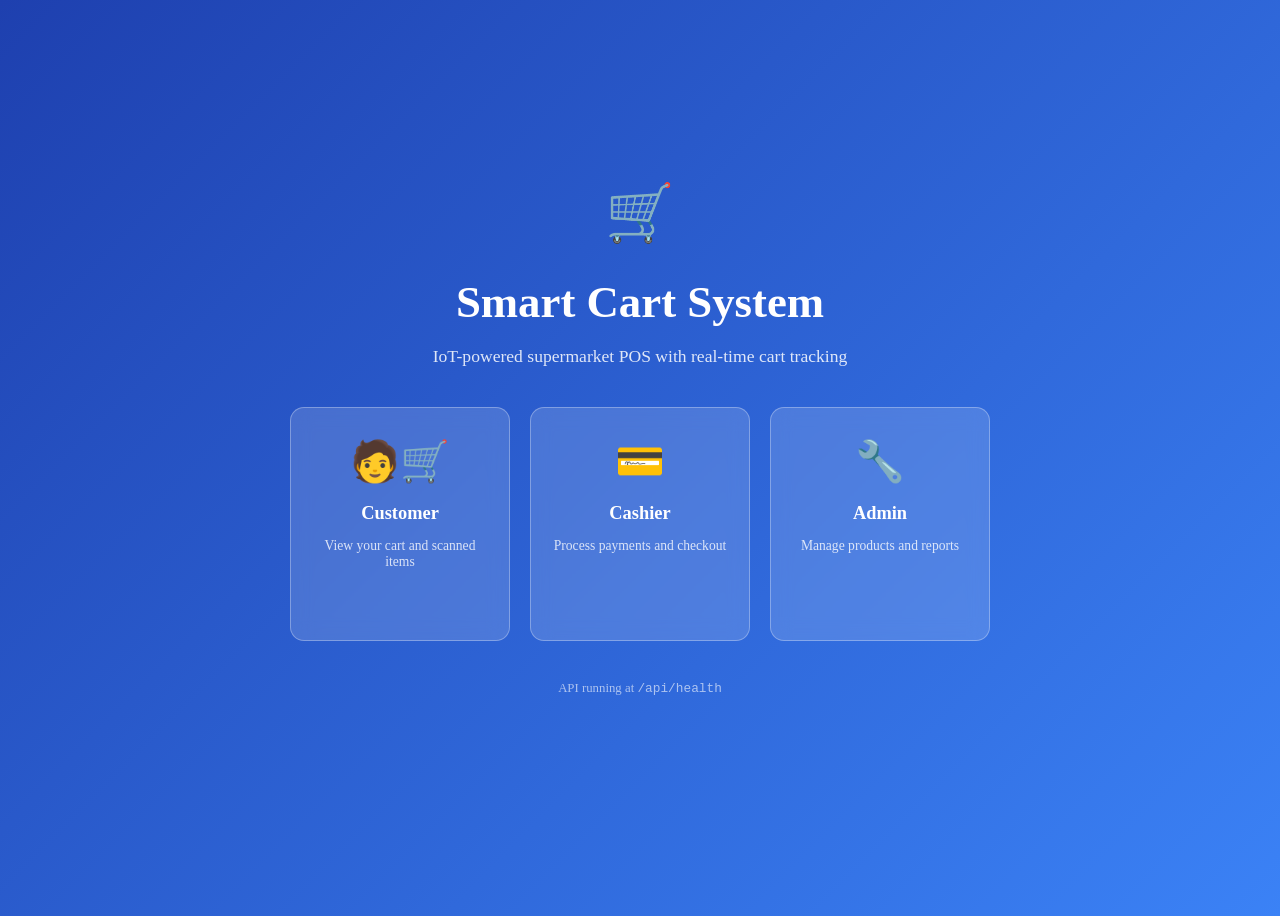
==== web/views/index.html @ f5f37fc7 "add files" ====
<!DOCTYPE html>
<html lang="en">
<head>
  <meta charset="UTF-8">
  <meta name="viewport" content="width=device-width, initial-scale=1.0">
  <title>Smart Cart System</title>
  <link rel="stylesheet" href="/css/style.css">
  <style>
    body { display: flex; align-items: center; justify-content: center; min-height: 100vh; background: linear-gradient(135deg, #1e40af 0%, #3b82f6 100%); }
    .landing { text-align: center; color: white; }
    .landing h1 { font-size: 2.8rem; font-weight: 800; margin-bottom: 8px; }
    .landing p { font-size: 1.1rem; opacity: 0.85; margin-bottom: 40px; }
    .cards { display: grid; grid-template-columns: repeat(3, 1fr); gap: 20px; max-width: 700px; }
    .role-card {
      background: rgba(255,255,255,0.15);
      border: 1px solid rgba(255,255,255,0.3);
      backdrop-filter: blur(10px);
      border-radius: 14px;
      padding: 30px 20px;
      text-decoration: none;
      color: white;
      transition: all 0.25s;
    }
    .role-card:hover { background: rgba(255,255,255,0.25); transform: translateY(-4px); }
    .role-card .icon { font-size: 2.5rem; margin-bottom: 12px; }
    .role-card h3 { font-size: 1.15rem; font-weight: 700; margin-bottom: 6px; }
    .role-card p { font-size: 0.85rem; opacity: 0.8; }
    @media (max-width: 600px) { .cards { grid-template-columns: 1fr; } }
  </style>
</head>
<body>
  <div class="landing">
    <div style="font-size:3.5rem; margin-bottom:12px;">🛒</div>
    <h1>Smart Cart System</h1>
    <p>IoT-powered supermarket POS with real-time cart tracking</p>
    <div class="cards">
      <a href="/customer" class="role-card">
        <div class="icon">🧑‍🛒</div>
        <h3>Customer</h3>
        <p>View your cart and scanned items</p>
      </a>
      <a href="/cashier" class="role-card">
        <div class="icon">💳</div>
        <h3>Cashier</h3>
        <p>Process payments and checkout</p>
      </a>
      <a href="/admin" class="role-card">
        <div class="icon">🔧</div>
        <h3>Admin</h3>
        <p>Manage products and reports</p>
      </a>
    </div>
    <p style="margin-top: 40px; font-size: 0.8rem; opacity: 0.6;">API running at <code>/api/health</code></p>
  </div>
</body>
</html>
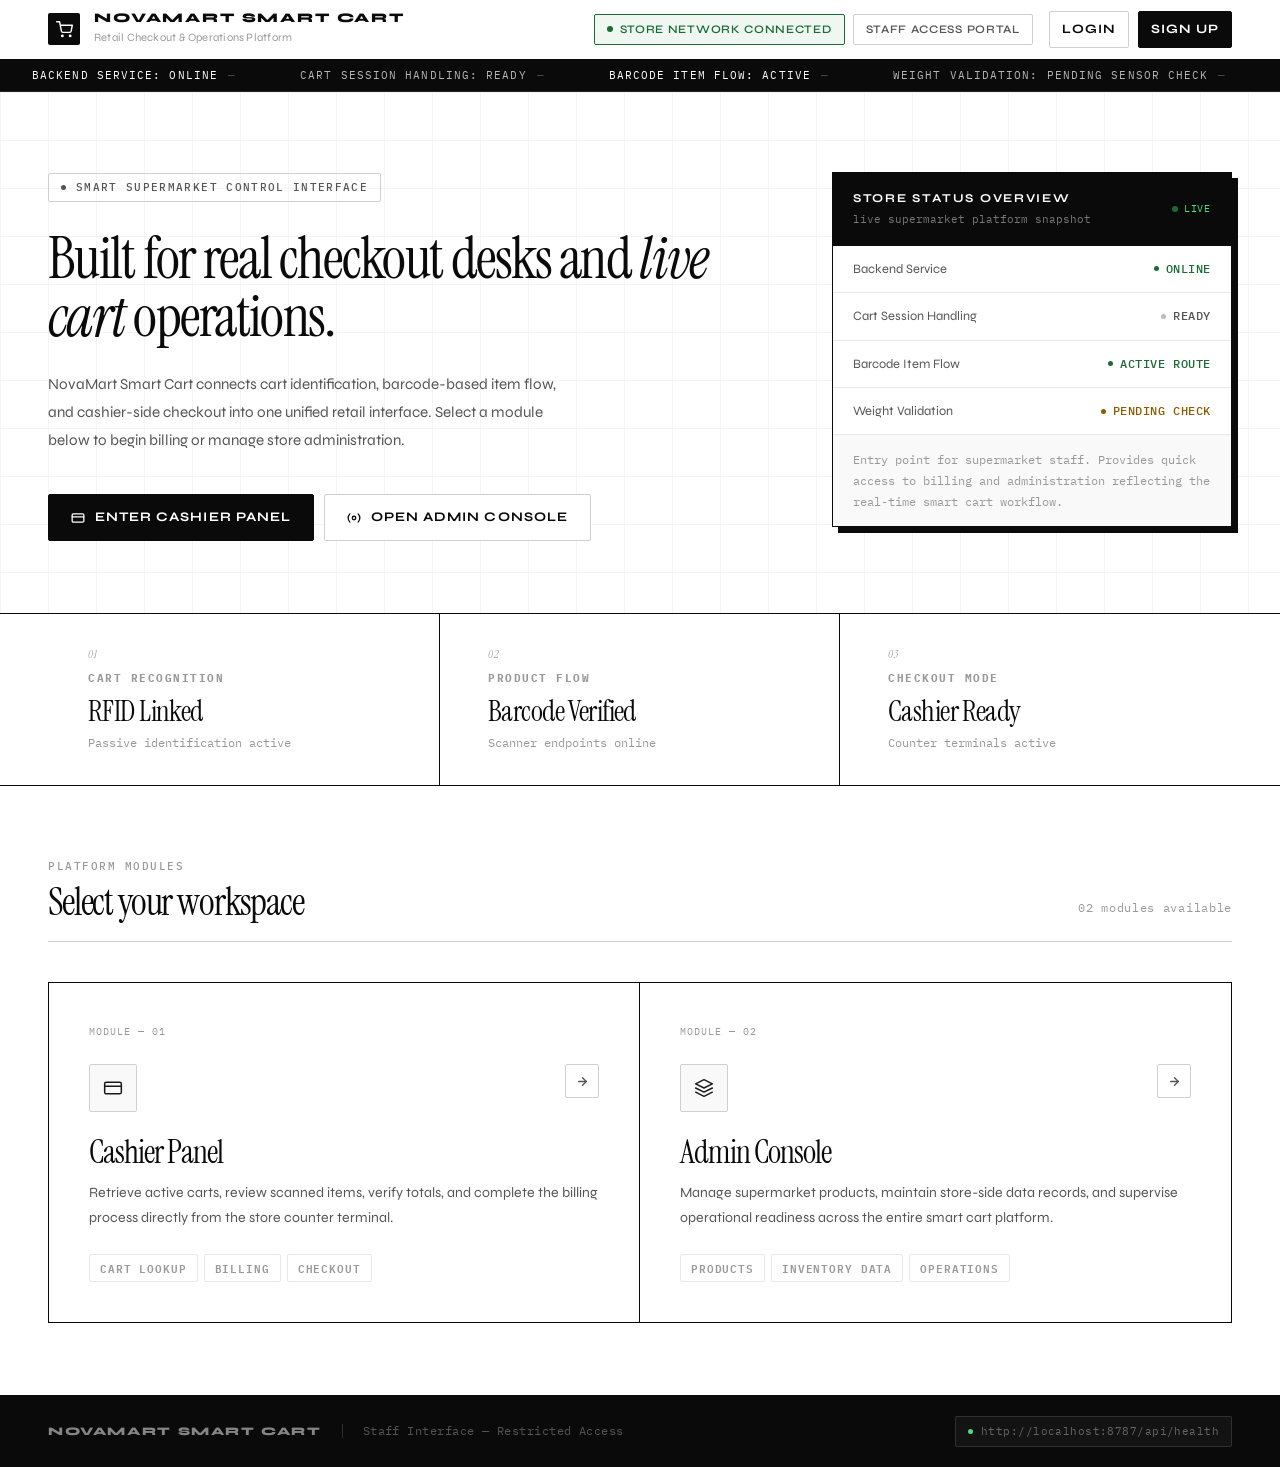
==== commit 1790962f: "adding login and redesign" ====
--- a/web/views/index.html
+++ b/web/views/index.html
@@ -1,56 +1,1080 @@
 <!DOCTYPE html>
 <html lang="en">
 <head>
-  <meta charset="UTF-8">
-  <meta name="viewport" content="width=device-width, initial-scale=1.0">
-  <title>Smart Cart System</title>
-  <link rel="stylesheet" href="/css/style.css">
+  <meta charset="UTF-8" />
+  <meta name="viewport" content="width=device-width, initial-scale=1.0" />
+  <title>NovaMart Smart Cart</title>
+  <link rel="preconnect" href="https://fonts.googleapis.com">
+  <link rel="preconnect" href="https://fonts.gstatic.com" crossorigin>
+  <link href="https://fonts.googleapis.com/css2?family=Syne:wght@400;500;600;700;800&family=Instrument+Serif:ital@0;1&family=IBM+Plex+Mono:wght@400;500&display=swap" rel="stylesheet">
   <style>
-    body { display: flex; align-items: center; justify-content: center; min-height: 100vh; background: linear-gradient(135deg, #1e40af 0%, #3b82f6 100%); }
-    .landing { text-align: center; color: white; }
-    .landing h1 { font-size: 2.8rem; font-weight: 800; margin-bottom: 8px; }
-    .landing p { font-size: 1.1rem; opacity: 0.85; margin-bottom: 40px; }
-    .cards { display: grid; grid-template-columns: repeat(3, 1fr); gap: 20px; max-width: 700px; }
-    .role-card {
+    *, *::before, *::after {
+      box-sizing: border-box;
+      margin: 0;
+      padding: 0;
+    }
+
+    :root {
+      --bg: #ffffff;
+      --bg-2: #f9f9f9;
+      --bg-3: #f2f2f2;
+      --border: #e8e8e8;
+      --border-dark: #d0d0d0;
+      --ink: #0a0a0a;
+      --ink-2: #1a1a1a;
+      --ink-3: #555555;
+      --ink-4: #999999;
+      --ink-5: #bbbbbb;
+      --black: #0a0a0a;
+      --white: #ffffff;
+      --accent: #0a0a0a;
+      --accent-inv: #ffffff;
+      --green: #1a6b36;
+      --green-bg: #f0f7f3;
+      --amber: #8a5c00;
+      --amber-bg: #fdf8ee;
+      --radius-sm: 4px;
+      --radius: 8px;
+      --radius-lg: 16px;
+      --shadow-sm: 0 1px 3px rgba(0,0,0,0.07);
+      --shadow: 0 4px 20px rgba(0,0,0,0.08);
+      --shadow-lg: 0 12px 48px rgba(0,0,0,0.12);
+    }
+
+    html { scroll-behavior: smooth; }
+
+    body {
+      font-family: 'Syne', sans-serif;
+      background: var(--bg);
+      color: var(--ink);
+      line-height: 1.6;
+      min-height: 100vh;
+    }
+
+    /* ── TOPBAR ── */
+    .topbar {
+      background: var(--white);
+      border-bottom: 1.5px solid var(--ink);
+      padding: 0 48px;
+      display: flex;
+      align-items: center;
+      justify-content: space-between;
+      height: 60px;
+      position: sticky;
+      top: 0;
+      z-index: 100;
+    }
+
+    .brand {
+      display: flex;
+      align-items: center;
+      gap: 14px;
+    }
+
+    .brand-mark {
+      width: 32px;
+      height: 32px;
+      background: var(--black);
+      border-radius: 2px;
+      display: flex;
+      align-items: center;
+      justify-content: center;
+    }
+
+    .brand-mark svg {
+      width: 17px;
+      height: 17px;
+      stroke: #fff;
+      fill: none;
+      stroke-width: 2;
+      stroke-linecap: round;
+      stroke-linejoin: round;
+    }
+
+    .brand-text {
+      display: flex;
+      flex-direction: column;
+    }
+
+    .brand-name {
+      font-size: 0.82rem;
+      font-weight: 800;
+      letter-spacing: 0.14em;
+      text-transform: uppercase;
+      color: var(--ink);
+      line-height: 1;
+    }
+
+    .brand-sub {
+      font-size: 0.7rem;
+      color: var(--ink-4);
+      margin-top: 3px;
+      font-weight: 400;
+      letter-spacing: 0.02em;
+    }
+
+    .topbar-right {
+      display: flex;
+      align-items: center;
+      gap: 8px;
+    }
+
+    .status-pill {
+      display: flex;
+      align-items: center;
+      gap: 7px;
+      padding: 5px 12px;
+      border-radius: 2px;
+      font-size: 0.72rem;
+      font-weight: 600;
+      letter-spacing: 0.06em;
+      border: 1.5px solid var(--border-dark);
+      background: var(--white);
+      color: var(--ink-3);
+      text-transform: uppercase;
+    }
+
+    .status-pill.online {
+      border-color: var(--green);
+      background: var(--green-bg);
+      color: var(--green);
+    }
+
+    .status-dot {
+      width: 6px;
+      height: 6px;
+      border-radius: 50%;
+      background: var(--green);
+      flex-shrink: 0;
+    }
+
+    .status-dot.pulse {
+      animation: pulse 2.4s ease infinite;
+    }
+
+    @keyframes pulse {
+      0%, 100% { opacity: 1; }
+      50% { opacity: 0.3; }
+    }
+
+    /* ── TICKER ── */
+    .ticker {
+      background: var(--black);
+      color: var(--white);
+      overflow: hidden;
+      height: 32px;
+      display: flex;
+      align-items: center;
+      border-bottom: 1px solid #222;
+    }
+
+    .ticker-track {
+      display: flex;
+      gap: 0;
+      animation: ticker 30s linear infinite;
+      white-space: nowrap;
+    }
+
+    .ticker-item {
+      font-family: 'IBM Plex Mono', monospace;
+      font-size: 0.68rem;
+      letter-spacing: 0.1em;
+      padding: 0 32px;
+      color: rgba(255,255,255,0.7);
+      display: flex;
+      align-items: center;
+      gap: 10px;
+    }
+
+    .ticker-item::after {
+      content: '—';
+      color: rgba(255,255,255,0.25);
+    }
+
+    .ticker-item.hl { color: #ffffff; }
+
+    @keyframes ticker {
+      0% { transform: translateX(0); }
+      100% { transform: translateX(-50%); }
+    }
+
+    /* ── HERO ── */
+    .hero {
+      background: var(--white);
+      border-bottom: 1.5px solid var(--ink);
+      padding: 80px 48px 72px;
+      position: relative;
+      overflow: hidden;
+    }
+
+    .hero-grid-bg {
+      position: absolute;
+      inset: 0;
+      background-image: 
+        linear-gradient(var(--border) 1px, transparent 1px),
+        linear-gradient(90deg, var(--border) 1px, transparent 1px);
+      background-size: 48px 48px;
+      opacity: 0.45;
+      pointer-events: none;
+    }
+
+    .hero-inner {
+      max-width: 1200px;
+      margin: 0 auto;
+      display: grid;
+      grid-template-columns: 1fr 400px;
+      gap: 80px;
+      align-items: start;
+      position: relative;
+      z-index: 1;
+    }
+
+    .eyebrow {
+      display: inline-flex;
+      align-items: center;
+      gap: 10px;
+      font-family: 'IBM Plex Mono', monospace;
+      font-size: 0.7rem;
+      font-weight: 500;
+      letter-spacing: 0.12em;
+      text-transform: uppercase;
+      color: var(--ink-3);
+      margin-bottom: 28px;
+      border: 1.5px solid var(--border-dark);
+      padding: 5px 12px;
+      border-radius: 2px;
+      width: fit-content;
+    }
+
+    .eyebrow-dot {
+      width: 5px;
+      height: 5px;
+      border-radius: 50%;
+      background: var(--ink-3);
+      flex-shrink: 0;
+    }
+
+    .hero h1 {
+      font-family: 'Instrument Serif', serif;
+      font-size: clamp(3rem, 4.5vw, 5rem);
+      line-height: 1.0;
+      letter-spacing: -0.03em;
+      color: var(--ink);
+      margin-bottom: 24px;
+      font-weight: 400;
+    }
+
+    .hero h1 em {
+      font-style: italic;
+    }
+
+    .hero-desc {
+      font-size: 0.95rem;
+      color: var(--ink-3);
+      line-height: 1.85;
+      max-width: 520px;
+      margin-bottom: 40px;
+      font-weight: 400;
+    }
+
+    .hero-actions {
+      display: flex;
+      gap: 10px;
+      flex-wrap: wrap;
+    }
+
+    .btn {
+      display: inline-flex;
+      align-items: center;
+      gap: 10px;
+      padding: 12px 22px;
+      border-radius: 2px;
+      font-size: 0.82rem;
+      font-weight: 700;
+      font-family: 'Syne', sans-serif;
+      text-decoration: none;
+      transition: all 0.15s ease;
+      border: 1.5px solid transparent;
+      cursor: pointer;
+      letter-spacing: 0.08em;
+      text-transform: uppercase;
+    }
+
+    .btn svg {
+      width: 14px;
+      height: 14px;
+      stroke: currentColor;
+      fill: none;
+      stroke-width: 2.2;
+      stroke-linecap: round;
+      stroke-linejoin: round;
+      flex-shrink: 0;
+    }
+
+    .btn-primary {
+      background: var(--black);
+      color: var(--white);
+      border-color: var(--black);
+    }
+
+    .btn-primary:hover {
+      background: #222;
+      box-shadow: 4px 4px 0px var(--border-dark);
+      transform: translate(-2px, -2px);
+    }
+
+    .btn-outline {
+      background: var(--white);
+      color: var(--ink);
+      border-color: var(--border-dark);
+    }
+
+    .btn-outline:hover {
+      border-color: var(--ink);
+      box-shadow: 4px 4px 0px var(--border);
+      transform: translate(-2px, -2px);
+    }
+
+    /* ── STATUS CARD ── */
+    .status-card {
+      background: var(--white);
+      border: 1.5px solid var(--ink);
+      border-radius: 0;
+      overflow: hidden;
+      box-shadow: 6px 6px 0 var(--ink);
+    }
+
+    .status-card-header {
+      background: var(--black);
+      border-bottom: 1.5px solid var(--ink);
+      padding: 16px 20px;
+      display: flex;
+      align-items: center;
+      justify-content: space-between;
+    }
+
+    .status-card-header h3 {
+      font-size: 0.75rem;
+      font-weight: 700;
+      letter-spacing: 0.14em;
+      text-transform: uppercase;
+      color: var(--white);
+      font-family: 'Syne', sans-serif;
+    }
+
+    .status-card-header p {
+      font-size: 0.68rem;
+      color: rgba(255,255,255,0.45);
+      margin-top: 3px;
+      font-family: 'IBM Plex Mono', monospace;
+    }
+
+    .live-badge {
+      display: flex;
+      align-items: center;
+      gap: 6px;
+      font-family: 'IBM Plex Mono', monospace;
+      font-size: 0.65rem;
+      color: #4ade80;
+      letter-spacing: 0.08em;
+      text-transform: uppercase;
+    }
+
+    .status-rows {
+      padding: 0;
+    }
+
+    .status-row {
+      display: flex;
+      align-items: center;
+      justify-content: space-between;
+      padding: 13px 20px;
+      border-bottom: 1px solid var(--border);
+      gap: 12px;
+    }
+
+    .status-row:last-child {
+      border-bottom: none;
+    }
+
+    .status-label {
+      font-size: 0.8rem;
+      color: var(--ink-3);
+      font-weight: 400;
+    }
+
+    .status-value {
+      font-family: 'IBM Plex Mono', monospace;
+      font-size: 0.72rem;
+      font-weight: 500;
+      display: flex;
+      align-items: center;
+      gap: 7px;
+      letter-spacing: 0.05em;
+    }
+
+    .status-value.ok { color: var(--green); }
+    .status-value.warn { color: var(--amber); }
+    .status-value.neutral { color: var(--ink-3); }
+
+    .status-indicator {
+      width: 5px;
+      height: 5px;
+      border-radius: 50%;
+      flex-shrink: 0;
+    }
+
+    .ok .status-indicator { background: var(--green); }
+    .warn .status-indicator { background: var(--amber); }
+    .neutral .status-indicator { background: var(--ink-5); }
+
+    .status-card-note {
+      padding: 14px 20px;
+      font-size: 0.75rem;
+      color: var(--ink-4);
+      line-height: 1.75;
+      border-top: 1px solid var(--border);
+      background: var(--bg-2);
+      font-family: 'IBM Plex Mono', monospace;
+    }
+
+    /* ── METRICS STRIP ── */
+    .metrics-strip {
+      background: var(--bg);
+      border-bottom: 1.5px solid var(--ink);
+    }
+
+    .metrics-inner {
+      max-width: 1200px;
+      margin: 0 auto;
+      display: grid;
+      grid-template-columns: repeat(3, 1fr);
+    }
+
+    .metric {
+      padding: 32px 48px;
+      border-right: 1.5px solid var(--ink);
+      position: relative;
+    }
+
+    .metric:last-child {
+      border-right: none;
+    }
+
+    .metric-num {
+      font-family: 'Instrument Serif', serif;
+      font-size: 0.7rem;
+      font-weight: 400;
+      font-style: italic;
+      color: var(--ink-4);
+      letter-spacing: 0.06em;
+      display: block;
+      margin-bottom: 6px;
+    }
+
+    .metric-label {
+      font-size: 0.68rem;
+      font-weight: 700;
+      letter-spacing: 0.14em;
+      text-transform: uppercase;
+      color: var(--ink-4);
+      margin-bottom: 10px;
+      font-family: 'IBM Plex Mono', monospace;
+    }
+
+    .metric-value {
+      font-family: 'Instrument Serif', serif;
+      font-size: 1.8rem;
+      color: var(--ink);
+      letter-spacing: -0.02em;
+      line-height: 1;
+    }
+
+    .metric-detail {
+      font-size: 0.72rem;
+      color: var(--ink-4);
+      margin-top: 8px;
+      font-family: 'IBM Plex Mono', monospace;
+      font-weight: 400;
+    }
+
+    /* ── MODULES ── */
+    .modules {
+      padding: 72px 48px;
+      background: var(--bg);
+    }
+
+    .modules-inner {
+      max-width: 1200px;
+      margin: 0 auto;
+    }
+
+    .section-header {
+      margin-bottom: 40px;
+      display: flex;
+      align-items: flex-end;
+      justify-content: space-between;
+      border-bottom: 1.5px solid var(--border-dark);
+      padding-bottom: 20px;
+    }
+
+    .section-label {
+      font-family: 'IBM Plex Mono', monospace;
+      font-size: 0.68rem;
+      font-weight: 500;
+      letter-spacing: 0.14em;
+      text-transform: uppercase;
+      color: var(--ink-4);
+      margin-bottom: 8px;
+    }
+
+    .section-title {
+      font-family: 'Instrument Serif', serif;
+      font-size: 2.4rem;
+      color: var(--ink);
+      font-weight: 400;
+      letter-spacing: -0.03em;
+      line-height: 1;
+    }
+
+    .section-count {
+      font-family: 'IBM Plex Mono', monospace;
+      font-size: 0.72rem;
+      color: var(--ink-4);
+      letter-spacing: 0.06em;
+      padding-bottom: 4px;
+    }
+
+    .cards-grid {
+      display: grid;
+      grid-template-columns: 1fr 1fr;
+      gap: 0;
+      border: 1.5px solid var(--ink);
+    }
+
+    .module-card {
+      background: var(--white);
+      padding: 40px;
+      text-decoration: none;
+      color: var(--ink);
+      display: flex;
+      flex-direction: column;
+      gap: 24px;
+      transition: all 0.18s ease;
+      position: relative;
+      overflow: hidden;
+      border-right: 1.5px solid var(--ink);
+    }
+
+    .module-card:last-child {
+      border-right: none;
+    }
+
+    .module-card:hover {
+      background: var(--black);
+    }
+
+    .module-card:hover .card-body h3,
+    .module-card:hover .card-body p,
+    .module-card:hover .card-index {
+      color: var(--white);
+    }
+
+    .module-card:hover .card-body p {
+      color: rgba(255,255,255,0.55);
+    }
+
+    .module-card:hover .tag {
+      border-color: rgba(255,255,255,0.2);
+      color: rgba(255,255,255,0.5);
+    }
+
+    .module-card:hover .card-icon {
+      background: rgba(255,255,255,0.08);
+      border-color: rgba(255,255,255,0.15);
+    }
+
+    .module-card:hover .card-icon svg {
+      stroke: rgba(255,255,255,0.8);
+    }
+
+    .module-card:hover .card-arrow {
+      background: var(--white);
+      border-color: var(--white);
+    }
+
+    .module-card:hover .card-arrow svg {
+      stroke: var(--black);
+    }
+
+    .card-index {
+      font-family: 'IBM Plex Mono', monospace;
+      font-size: 0.65rem;
+      color: var(--ink-4);
+      letter-spacing: 0.1em;
+      transition: color 0.18s ease;
+    }
+
+    .card-top {
+      display: flex;
+      align-items: flex-start;
+      justify-content: space-between;
+    }
+
+    .card-icon {
+      width: 48px;
+      height: 48px;
+      border-radius: 2px;
+      border: 1.5px solid var(--border-dark);
+      background: var(--bg-2);
+      display: flex;
+      align-items: center;
+      justify-content: center;
+      transition: all 0.18s ease;
+    }
+
+    .card-icon svg {
+      width: 20px;
+      height: 20px;
+      stroke: var(--ink-2);
+      fill: none;
+      stroke-width: 1.8;
+      stroke-linecap: round;
+      stroke-linejoin: round;
+      transition: stroke 0.18s ease;
+    }
+
+    .card-arrow {
+      width: 34px;
+      height: 34px;
+      border-radius: 2px;
+      border: 1.5px solid var(--border-dark);
+      display: flex;
+      align-items: center;
+      justify-content: center;
+      transition: all 0.18s ease;
+      background: var(--white);
+    }
+
+    .card-arrow svg {
+      width: 13px;
+      height: 13px;
+      stroke: var(--ink-3);
+      fill: none;
+      stroke-width: 2.5;
+      stroke-linecap: round;
+      stroke-linejoin: round;
+      transition: stroke 0.18s ease;
+    }
+
+    .card-body h3 {
+      font-family: 'Instrument Serif', serif;
+      font-size: 2rem;
+      font-weight: 400;
+      letter-spacing: -0.03em;
+      margin-bottom: 10px;
+      color: var(--ink);
+      line-height: 1.05;
+      transition: color 0.18s ease;
+    }
+
+    .card-body p {
+      font-size: 0.88rem;
+      color: var(--ink-3);
+      line-height: 1.8;
+      font-weight: 400;
+      transition: color 0.18s ease;
+    }
+
+    .card-tags {
+      display: flex;
+      flex-wrap: wrap;
+      gap: 6px;
+    }
+
+    .tag {
+      padding: 4px 10px;
+      border-radius: 2px;
+      border: 1px solid var(--border);
+      background: transparent;
+      font-size: 0.68rem;
+      font-weight: 600;
+      color: var(--ink-4);
+      letter-spacing: 0.08em;
+      text-transform: uppercase;
+      font-family: 'IBM Plex Mono', monospace;
+      transition: all 0.18s ease;
+    }
+
+    /* ── FOOTER ── */
+    .footer {
+      background: var(--black);
+      border-top: 1.5px solid var(--ink);
+      padding: 20px 48px;
+      display: flex;
+      align-items: center;
+      justify-content: space-between;
+      gap: 16px;
+      flex-wrap: wrap;
+    }
+
+    .footer-left {
+      display: flex;
+      align-items: center;
+      gap: 20px;
+    }
+
+    .footer-brand {
+      font-size: 0.72rem;
+      font-weight: 800;
+      letter-spacing: 0.14em;
+      text-transform: uppercase;
+      color: rgba(255,255,255,0.5);
+    }
+
+    .footer-divider {
+      width: 1px;
+      height: 14px;
       background: rgba(255,255,255,0.15);
-      border: 1px solid rgba(255,255,255,0.3);
-      backdrop-filter: blur(10px);
-      border-radius: 14px;
-      padding: 30px 20px;
-      text-decoration: none;
-      color: white;
-      transition: all 0.25s;
-    }
-    .role-card:hover { background: rgba(255,255,255,0.25); transform: translateY(-4px); }
-    .role-card .icon { font-size: 2.5rem; margin-bottom: 12px; }
-    .role-card h3 { font-size: 1.15rem; font-weight: 700; margin-bottom: 6px; }
-    .role-card p { font-size: 0.85rem; opacity: 0.8; }
-    @media (max-width: 600px) { .cards { grid-template-columns: 1fr; } }
+    }
+
+    .footer-note {
+      font-size: 0.72rem;
+      color: rgba(255,255,255,0.3);
+      font-family: 'IBM Plex Mono', monospace;
+      letter-spacing: 0.04em;
+    }
+
+    .footer-right {
+      display: flex;
+      align-items: center;
+      gap: 8px;
+    }
+
+    .footer-endpoint {
+      display: inline-flex;
+      align-items: center;
+      gap: 8px;
+      padding: 6px 12px;
+      border-radius: 2px;
+      border: 1px solid rgba(255,255,255,0.12);
+      background: rgba(255,255,255,0.04);
+      font-family: 'IBM Plex Mono', monospace;
+      font-size: 0.68rem;
+      color: rgba(255,255,255,0.35);
+      letter-spacing: 0.04em;
+    }
+
+    .endpoint-dot {
+      width: 5px;
+      height: 5px;
+      border-radius: 50%;
+      background: #4ade80;
+      flex-shrink: 0;
+    }
+
+    /* ── RESPONSIVE ── */
+    @media (max-width: 960px) {
+      .hero-inner {
+        grid-template-columns: 1fr;
+        gap: 48px;
+      }
+      .cards-grid {
+        grid-template-columns: 1fr;
+      }
+      .module-card {
+        border-right: none;
+        border-bottom: 1.5px solid var(--ink);
+      }
+      .module-card:last-child {
+        border-bottom: none;
+      }
+      .metrics-inner {
+        grid-template-columns: 1fr;
+      }
+      .metric {
+        border-right: none;
+        border-bottom: 1.5px solid var(--border-dark);
+      }
+      .metric:last-child {
+        border-bottom: none;
+      }
+    }
+
+    @media (max-width: 640px) {
+      .topbar { padding: 0 20px; }
+      .hero, .modules, .footer, .metrics-strip { padding-left: 20px; padding-right: 20px; }
+      .hero h1 { font-size: 2.6rem; }
+      .topbar-right .status-pill:last-child { display: none; }
+      .hero-actions { flex-direction: column; }
+      .btn { width: 100%; justify-content: center; }
+      .footer { flex-direction: column; align-items: flex-start; }
+      .section-header { flex-direction: column; align-items: flex-start; gap: 4px; }
+      .metric { padding: 24px 20px; }
+      .module-card { padding: 28px 20px; }
+    }
+
+    /* ── ANIMATIONS ── */
+    @keyframes fadeUp {
+      from { opacity: 0; transform: translateY(20px); }
+      to   { opacity: 1; transform: translateY(0); }
+    }
+
+    .hero-inner { animation: fadeUp 0.5s ease both; }
+    .metrics-inner { animation: fadeUp 0.5s 0.1s ease both; }
+    .cards-grid { animation: fadeUp 0.5s 0.18s ease both; }
   </style>
 </head>
 <body>
-  <div class="landing">
-    <div style="font-size:3.5rem; margin-bottom:12px;">🛒</div>
-    <h1>Smart Cart System</h1>
-    <p>IoT-powered supermarket POS with real-time cart tracking</p>
-    <div class="cards">
-      <a href="/customer" class="role-card">
-        <div class="icon">🧑‍🛒</div>
-        <h3>Customer</h3>
-        <p>View your cart and scanned items</p>
-      </a>
-      <a href="/cashier" class="role-card">
-        <div class="icon">💳</div>
-        <h3>Cashier</h3>
-        <p>Process payments and checkout</p>
-      </a>
-      <a href="/admin" class="role-card">
-        <div class="icon">🔧</div>
-        <h3>Admin</h3>
-        <p>Manage products and reports</p>
-      </a>
+
+  <!-- TOPBAR -->
+  <header class="topbar">
+    <div class="brand">
+      <div class="brand-mark">
+        <svg viewBox="0 0 24 24">
+          <circle cx="9" cy="21" r="1"/><circle cx="20" cy="21" r="1"/>
+          <path d="M1 1h4l2.68 13.39a2 2 0 0 0 2 1.61h9.72a2 2 0 0 0 2-1.61L23 6H6"/>
+        </svg>
+      </div>
+      <div class="brand-text">
+        <span class="brand-name">NovaMart Smart Cart</span>
+        <span class="brand-sub">Retail Checkout &amp; Operations Platform</span>
+      </div>
     </div>
-    <p style="margin-top: 40px; font-size: 0.8rem; opacity: 0.6;">API running at <code>/api/health</code></p>
+    <div class="topbar-right">
+      <div class="status-pill online">
+        <span class="status-dot pulse"></span>
+        Store Network Connected
+      </div>
+      <div class="status-pill">Staff Access Portal</div>
+      <div id="auth-area"></div>
+    </div>
+  </header>
+
+  <!-- TICKER -->
+  <div class="ticker">
+    <div class="ticker-track">
+      <span class="ticker-item hl">BACKEND SERVICE: ONLINE</span>
+      <span class="ticker-item">CART SESSION HANDLING: READY</span>
+      <span class="ticker-item hl">BARCODE ITEM FLOW: ACTIVE</span>
+      <span class="ticker-item">WEIGHT VALIDATION: PENDING SENSOR CHECK</span>
+      <span class="ticker-item">RFID: PASSIVE ID ACTIVE</span>
+      <span class="ticker-item hl">COUNTER TERMINALS: ACTIVE</span>
+      <span class="ticker-item">SCANNER ENDPOINTS: ONLINE</span>
+      <!-- duplicate for seamless loop -->
+      <span class="ticker-item hl">BACKEND SERVICE: ONLINE</span>
+      <span class="ticker-item">CART SESSION HANDLING: READY</span>
+      <span class="ticker-item hl">BARCODE ITEM FLOW: ACTIVE</span>
+      <span class="ticker-item">WEIGHT VALIDATION: PENDING SENSOR CHECK</span>
+      <span class="ticker-item">RFID: PASSIVE ID ACTIVE</span>
+      <span class="ticker-item hl">COUNTER TERMINALS: ACTIVE</span>
+      <span class="ticker-item">SCANNER ENDPOINTS: ONLINE</span>
+    </div>
   </div>
+
+  <!-- HERO -->
+  <section class="hero">
+    <div class="hero-grid-bg"></div>
+    <div class="hero-inner">
+      <div class="hero-left">
+        <div class="eyebrow">
+          <span class="eyebrow-dot"></span>
+          Smart Supermarket Control Interface
+        </div>
+        <h1>Built for real checkout desks and <em>live cart</em> operations.</h1>
+        <p class="hero-desc">
+          NovaMart Smart Cart connects cart identification, barcode-based item flow, and cashier-side checkout into one unified retail interface. Select a module below to begin billing or manage store administration.
+        </p>
+        <div class="hero-actions">
+          <a href="cashier.html" class="btn btn-primary">
+            <svg viewBox="0 0 24 24"><rect x="2" y="5" width="20" height="14" rx="2"/><line x1="2" y1="10" x2="22" y2="10"/></svg>
+            Enter Cashier Panel
+          </a>
+          <a href="admin.html" class="btn btn-outline">
+            <svg viewBox="0 0 24 24"><circle cx="12" cy="12" r="3"/><path d="M19.07 4.93a10 10 0 0 1 0 14.14M4.93 4.93a10 10 0 0 0 0 14.14"/></svg>
+            Open Admin Console
+          </a>
+        </div>
+      </div>
+
+      <div class="hero-right">
+        <div class="status-card">
+          <div class="status-card-header">
+            <div>
+              <h3>Store Status Overview</h3>
+              <p>live supermarket platform snapshot</p>
+            </div>
+            <div class="live-badge">
+              <span class="status-dot pulse"></span>
+              Live
+            </div>
+          </div>
+          <div class="status-rows">
+            <div class="status-row">
+              <span class="status-label">Backend Service</span>
+              <span class="status-value ok">
+                <span class="status-indicator"></span>
+                ONLINE
+              </span>
+            </div>
+            <div class="status-row">
+              <span class="status-label">Cart Session Handling</span>
+              <span class="status-value neutral">
+                <span class="status-indicator"></span>
+                READY
+              </span>
+            </div>
+            <div class="status-row">
+              <span class="status-label">Barcode Item Flow</span>
+              <span class="status-value ok">
+                <span class="status-indicator"></span>
+                ACTIVE ROUTE
+              </span>
+            </div>
+            <div class="status-row">
+              <span class="status-label">Weight Validation</span>
+              <span class="status-value warn">
+                <span class="status-indicator"></span>
+                PENDING CHECK
+              </span>
+            </div>
+          </div>
+          <div class="status-card-note">
+            Entry point for supermarket staff. Provides quick access to billing and administration reflecting the real-time smart cart workflow.
+          </div>
+        </div>
+      </div>
+    </div>
+  </section>
+
+  <!-- METRICS STRIP -->
+  <div class="metrics-strip">
+    <div class="metrics-inner">
+      <div class="metric">
+        <span class="metric-num">01</span>
+        <div class="metric-label">Cart Recognition</div>
+        <div class="metric-value">RFID Linked</div>
+        <div class="metric-detail">Passive identification active</div>
+      </div>
+      <div class="metric">
+        <span class="metric-num">02</span>
+        <div class="metric-label">Product Flow</div>
+        <div class="metric-value">Barcode Verified</div>
+        <div class="metric-detail">Scanner endpoints online</div>
+      </div>
+      <div class="metric">
+        <span class="metric-num">03</span>
+        <div class="metric-label">Checkout Mode</div>
+        <div class="metric-value">Cashier Ready</div>
+        <div class="metric-detail">Counter terminals active</div>
+      </div>
+    </div>
+  </div>
+
+  <!-- MODULES -->
+  <section class="modules">
+    <div class="modules-inner">
+      <div class="section-header">
+        <div>
+          <div class="section-label">Platform Modules</div>
+          <h2 class="section-title">Select your workspace</h2>
+        </div>
+        <span class="section-count">02 modules available</span>
+      </div>
+      <div class="cards-grid">
+
+        <a href="cashier.html" class="module-card">
+          <div class="card-index">MODULE — 01</div>
+          <div class="card-top">
+            <div class="card-icon">
+              <svg viewBox="0 0 24 24">
+                <rect x="2" y="5" width="20" height="14" rx="2"/>
+                <line x1="2" y1="10" x2="22" y2="10"/>
+              </svg>
+            </div>
+            <div class="card-arrow">
+              <svg viewBox="0 0 24 24"><line x1="5" y1="12" x2="19" y2="12"/><polyline points="12 5 19 12 12 19"/></svg>
+            </div>
+          </div>
+          <div class="card-body">
+            <h3>Cashier Panel</h3>
+            <p>Retrieve active carts, review scanned items, verify totals, and complete the billing process directly from the store counter terminal.</p>
+          </div>
+          <div class="card-tags">
+            <span class="tag">Cart Lookup</span>
+            <span class="tag">Billing</span>
+            <span class="tag">Checkout</span>
+          </div>
+        </a>
+
+        <a href="admin.html" class="module-card">
+          <div class="card-index">MODULE — 02</div>
+          <div class="card-top">
+            <div class="card-icon">
+              <svg viewBox="0 0 24 24">
+                <path d="M12 2L2 7l10 5 10-5-10-5z"/>
+                <path d="M2 17l10 5 10-5"/>
+                <path d="M2 12l10 5 10-5"/>
+              </svg>
+            </div>
+            <div class="card-arrow">
+              <svg viewBox="0 0 24 24"><line x1="5" y1="12" x2="19" y2="12"/><polyline points="12 5 19 12 12 19"/></svg>
+            </div>
+          </div>
+          <div class="card-body">
+            <h3>Admin Console</h3>
+            <p>Manage supermarket products, maintain store-side data records, and supervise operational readiness across the entire smart cart platform.</p>
+          </div>
+          <div class="card-tags">
+            <span class="tag">Products</span>
+            <span class="tag">Inventory Data</span>
+            <span class="tag">Operations</span>
+          </div>
+        </a>
+
+      </div>
+    </div>
+  </section>
+
+  <!-- FOOTER -->
+  <footer class="footer">
+    <div class="footer-left">
+      <span class="footer-brand">NovaMart Smart Cart</span>
+      <div class="footer-divider"></div>
+      <span class="footer-note">Staff Interface — Restricted Access</span>
+    </div>
+    <div class="footer-right">
+      <div class="footer-endpoint">
+        <span class="endpoint-dot"></span>
+        http://localhost:8787/api/health
+      </div>
+    </div>
+  </footer>
+
+  <script src="../public/js/api.js"></script>
+  <script>
+    (function(){
+      function renderAuth(){
+        const authArea = document.getElementById('auth-area');
+        if (!authArea) return;
+        const user = window.auth && window.auth.currentUser ? window.auth.currentUser() : null;
+        if (user) {
+          authArea.innerHTML = `
+            <div class="status-pill" style="display:inline-flex; align-items:center; gap:8px;">
+              <strong style="font-size:0.88rem">${user.username}</strong>
+            </div>
+            <button id="logoutBtn" class="btn btn-outline" style="font-size:0.8rem; padding:7px 12px; margin-left:8px;">Logout</button>`;
+          const btn = document.getElementById('logoutBtn');
+          btn.addEventListener('click', () => { window.auth.logout(); renderAuth(); });
+        } else {
+          authArea.innerHTML = `
+            <a href="login.html" class="btn btn-outline" style="font-size:0.8rem; padding:7px 12px; margin-left:8px;">Login</a>
+            <a href="register.html" class="btn btn-primary" style="font-size:0.8rem; padding:7px 12px; margin-left:6px;">Sign Up</a>`;
+        }
+      }
+      document.addEventListener('DOMContentLoaded', renderAuth);
+    })();
+  </script>
+
 </body>
-</html>
+</html>
